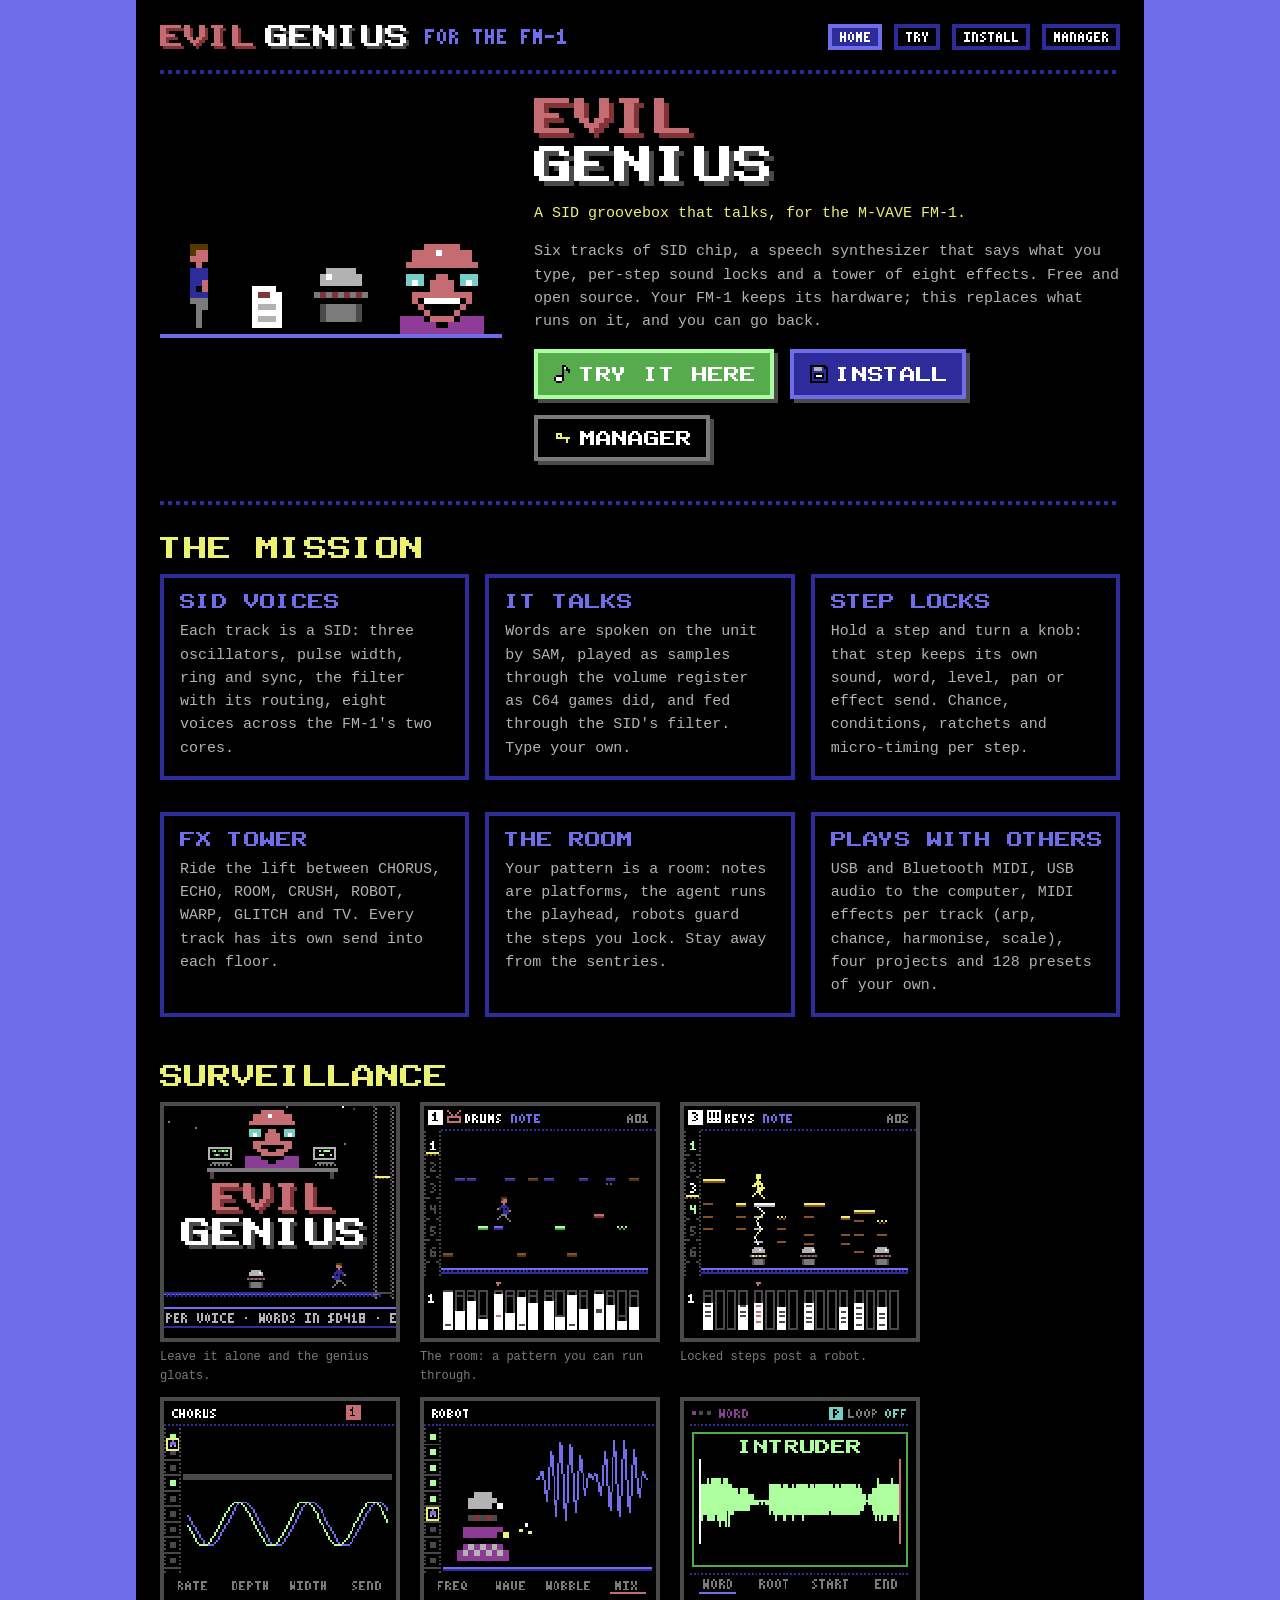
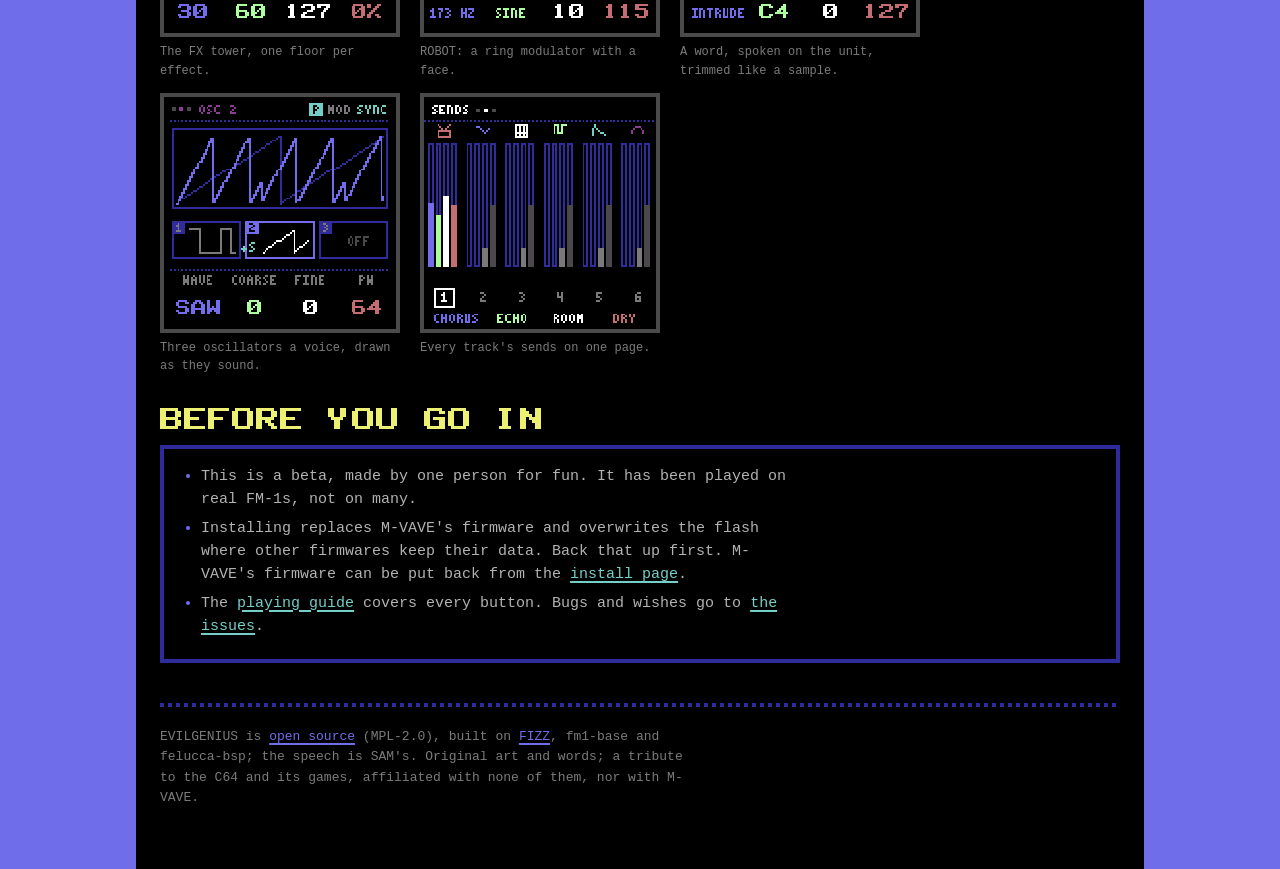
==== site/index.html @ f6591dc7 "Release prep: FIZZ's SEQ / SAVE page buttons and pattern copy / paste; OVERVIEW on black; EvilGenius" ====
<!doctype html>
<!-- SPDX-License-Identifier: MPL-2.0 -->
<html lang="en">
<head>
<meta charset="utf-8">
<meta name="viewport" content="width=device-width, initial-scale=1">
<title>EVILGENIUS: a SID groovebox for the FM-1</title>
<meta name="description" content="EVILGENIUS is a free firmware for the M-VAVE FM-1: a six-track SID groovebox that talks, with per-step sound locks and eight retro effects.">
<link rel="stylesheet" href="./css/eg.css">
<script type="module" src="./js/px.js"></script>
<style>
.hero { display: flex; flex-wrap: wrap; gap: calc(var(--px) * 8); align-items: center; margin: calc(var(--px) * 6) 0; }
.hero .cast { display: flex; align-items: flex-end; gap: calc(var(--px) * 5); border-bottom: var(--px) solid var(--lightblue); padding: 0 calc(var(--px) * 3); }
.hero .say { flex: 1 1 320px; }
.hero h1 px-text { display: block; margin-bottom: calc(var(--px) * 2); }
.tag { color: var(--yellow); margin-top: calc(var(--px) * 4); }
.grid h3 { margin-top: 0; }
</style>
</head>
<body>
<div class="screen">
  <header class="head">
    <a href="./" aria-label="EVILGENIUS, home"><px-text font="big" scale="3" color="lightred" shadow="red">EVIL</px-text> <px-text font="big" scale="3" color="white" shadow="darkgrey">GENIUS</px-text></a>
    <span class="where"><px-text font="small" scale="3" color="lightblue">FOR THE FM-1</px-text></span>
    <nav class="nav" aria-label="Pages">
      <a href="./" aria-current="page"><px-text font="small" scale="2" color="white">HOME</px-text></a>
      <a href="./try/"><px-text font="small" scale="2" color="white">TRY</px-text></a>
      <a href="./install/"><px-text font="small" scale="2" color="white">INSTALL</px-text></a>
      <a href="./manager/"><px-text font="small" scale="2" color="white">MANAGER</px-text></a>
    </nav>
  </header>
  <hr class="rule">

  <main>
    <section class="hero">
      <div class="cast" aria-hidden="true">
        <px-sprite name="AGENT_RUN2" scale="6"></px-sprite>
        <px-sprite name="DOC" scale="6"></px-sprite>
        <px-sprite name="ROBOT1" scale="6"></px-sprite>
        <px-sprite name="GENIUS_TALK" scale="6"></px-sprite>
      </div>
      <div class="say">
        <h1>
          <px-text font="big" scale="5" color="lightred" shadow="red">EVIL</px-text>
          <px-text font="big" scale="5" color="white" shadow="darkgrey">GENIUS</px-text>
        </h1>
        <p class="tag">A SID groovebox that talks, for the M-VAVE FM-1.</p>
        <p>Six tracks of SID chip, a speech synthesizer that says what you type, per-step sound locks and a tower of eight effects. Free and open source. Your FM-1 keeps its hardware; this replaces what runs on it, and you can go back.</p>
        <div class="keys">
          <a class="key go" href="./try/"><px-sprite name="ICON_NOTE" scale="2"></px-sprite><px-text font="big" scale="2" color="white">TRY IT HERE</px-text></a>
          <a class="key" href="./install/"><px-sprite name="ICON_DISK" scale="2"></px-sprite><px-text font="big" scale="2" color="white">INSTALL</px-text></a>
          <a class="key plain" href="./manager/"><px-sprite name="ICON_KEY" scale="2"></px-sprite><px-text font="big" scale="2" color="white">MANAGER</px-text></a>
        </div>
      </div>
    </section>

    <hr class="rule">
    <h2><px-text font="big" scale="3" color="yellow">THE MISSION</px-text></h2>
    <div class="grid">
      <div class="box">
        <h3><px-text font="big" scale="2" color="lightblue">SID VOICES</px-text></h3>
        <p>Each track is a SID: three oscillators, pulse width, ring and sync, the filter with its routing, eight voices across the FM-1's two cores.</p>
      </div>
      <div class="box">
        <h3><px-text font="big" scale="2" color="lightblue">IT TALKS</px-text></h3>
        <p>Words are spoken on the unit by SAM, played as samples through the volume register as C64 games did, and fed through the SID's filter. Type your own.</p>
      </div>
      <div class="box">
        <h3><px-text font="big" scale="2" color="lightblue">STEP LOCKS</px-text></h3>
        <p>Hold a step and turn a knob: that step keeps its own sound, word, level, pan or effect send. Chance, conditions, ratchets and micro-timing per step.</p>
      </div>
      <div class="box">
        <h3><px-text font="big" scale="2" color="lightblue">FX TOWER</px-text></h3>
        <p>Ride the lift between CHORUS, ECHO, ROOM, CRUSH, ROBOT, WARP, GLITCH and TV. Every track has its own send into each floor.</p>
      </div>
      <div class="box">
        <h3><px-text font="big" scale="2" color="lightblue">THE ROOM</px-text></h3>
        <p>Your pattern is a room: notes are platforms, the agent runs the playhead, robots guard the steps you lock. Stay away from the sentries.</p>
      </div>
      <div class="box">
        <h3><px-text font="big" scale="2" color="lightblue">PLAYS WITH OTHERS</px-text></h3>
        <p>USB and Bluetooth MIDI, USB audio to the computer, MIDI effects per track (arp, chance, harmonise, scale), four projects and 128 presets of your own.</p>
      </div>
    </div>

    <h2><px-text font="big" scale="3" color="yellow">SURVEILLANCE</px-text></h2>
    <div class="shots">
      <figure><img class="shot" src="./img/00c-idle-title.png" alt="The title screen: the genius at his desk above EVIL GENIUS, an agent running below" width="240" height="240"><figcaption>Leave it alone and the genius gloats.</figcaption></figure>
      <figure><img class="shot" src="./img/201-room-drums.png" alt="The room view: an agent running over coloured note platforms, with the step row beneath" width="240" height="240"><figcaption>The room: a pattern you can run through.</figcaption></figure>
      <figure><img class="shot" src="./img/205-room-robots.png" alt="The room view with three robots on the floor and the agent on a lift" width="240" height="240"><figcaption>Locked steps post a robot.</figcaption></figure>
      <figure><img class="shot" src="./img/211-tower-ride.png" alt="The effects tower at the CHORUS floor: two sine waves, RATE, DEPTH, WIDTH and SEND" width="240" height="240"><figcaption>The FX tower, one floor per effect.</figcaption></figure>
      <figure><img class="shot" src="./img/216-tower-robot.png" alt="The ROBOT effect: a robot beside a ring-modulated wave, FREQ, WAVE, WOBBLE and MIX" width="240" height="240"><figcaption>ROBOT: a ring modulator with a face.</figcaption></figure>
      <figure><img class="shot" src="./img/243-snd-word.png" alt="The word editor: the waveform of INTRUDER, with WORD, ROOT, START and END" width="240" height="240"><figcaption>A word, spoken on the unit, trimmed like a sample.</figcaption></figure>
      <figure><img class="shot" src="./img/240-snd-osc.png" alt="The sound editor on oscillator 2: a saw wave, WAVE, COARSE, FINE and PW" width="240" height="240"><figcaption>Three oscillators a voice, drawn as they sound.</figcaption></figure>
      <figure><img class="shot" src="./img/231-mix-sends.png" alt="The mixer's sends page: six tracks, each with bars for CHORUS, ECHO, ROOM and DRY" width="240" height="240"><figcaption>Every track's sends on one page.</figcaption></figure>
    </div>

    <h2><px-text font="big" scale="3" color="yellow">BEFORE YOU GO IN</px-text></h2>
    <div class="box">
      <ul>
        <li>This is a beta, made by one person for fun. It has been played on real FM-1s, not on many.</li>
        <li>Installing replaces M-VAVE's firmware and overwrites the flash where other firmwares keep their data. Back that up first. M-VAVE's firmware can be put back from the <a href="./install/">install page</a>.</li>
        <li>The <a href="https://github.com/Quixotic7/evilgenius/blob/main/PLAYING.md">playing guide</a> covers every button. Bugs and wishes go to <a href="https://github.com/Quixotic7/evilgenius/issues">the issues</a>.</li>
      </ul>
    </div>
  </main>

  <footer class="foot">
    <hr class="rule">
    <p>EVILGENIUS is <a href="https://github.com/Quixotic7/evilgenius">open source</a> (MPL-2.0), built on <a href="https://github.com/Quixotic7/FIZZ">FIZZ</a>, fm1-base and felucca-bsp; the speech is SAM's. Original art and words; a tribute to the C64 and its games, affiliated with none of them, nor with M-VAVE.</p>
  </footer>
</div>
</body>
</html>
---- site/css/eg.css ----
/* SPDX-License-Identifier: MPL-2.0
 * EvilGenius's site: the unit's look. The C64's sixteen colours (Colodore, as core/ui/px.h), a black screen in a
 * light blue border, chunky boxes with their corners square, the firmware's own pixel fonts for every heading, label
 * and button (js/px.js: <px-text>), a plain monospace for running text (a manual in a 3 x 5 font is no manual).
 * No web fonts, nothing loaded from another site. One theme: the C64 had no light mode. */
:root {
  --black: #000000; --white: #ffffff; --red: #813338; --cyan: #75cec8; --purple: #8e3c97; --green: #56ac4d;
  --blue: #2e2c9b; --yellow: #edf171; --orange: #8e5029; --brown: #553800; --lightred: #c46c71;
  --darkgrey: #4a4a4a; --grey: #7b7b7b; --lightgreen: #a9ff9f; --lightblue: #706deb; --lightgrey: #b2b2b2;
  --px: 4px;                             /* a "pixel" of the page's chrome: borders, gaps, the dotted rules */
  --mono: ui-monospace, "SF Mono", Menlo, Consolas, "Liberation Mono", monospace;
}
* { box-sizing: border-box; }
html { background: var(--lightblue); }
body {
  margin: 0; min-height: 100vh; background: var(--lightblue); color: var(--lightgrey);
  font: 15px/1.55 var(--mono); -webkit-font-smoothing: none;
}
/* the screen: black, inside the border the C64 drew round it */
.screen {
  max-width: 1040px; margin: 0 auto; min-height: 100vh; background: var(--black);
  border-left: calc(var(--px) * 4) solid var(--lightblue); border-right: calc(var(--px) * 4) solid var(--lightblue);
  padding: calc(var(--px) * 6) calc(var(--px) * 6) calc(var(--px) * 12);
}
@media (max-width: 640px) {
  .screen { border-width: 0 var(--px); padding: calc(var(--px) * 4) 16px calc(var(--px) * 10); }
  body { font-size: 14px; }
}
a { color: var(--cyan); text-decoration-thickness: 2px; text-underline-offset: 3px; }
a:hover { color: var(--white); }
a:focus-visible, button:focus-visible, .key:focus-visible, input:focus-visible, select:focus-visible {
  outline: var(--px) solid var(--yellow); outline-offset: 2px;
}
p { margin: 0 0 1em; max-width: 68ch; }
strong { color: var(--white); font-weight: 700; }
code, kbd { font: inherit; color: var(--lightgreen); }
kbd { border: 2px solid var(--darkgrey); padding: 0 5px; color: var(--white); }
ul { margin: 0 0 1em; padding-left: 1.4em; max-width: 68ch; }
li { margin: 0 0 0.35em; }
li::marker { color: var(--lightblue); }

px-text, px-sprite { display: inline-block; line-height: 0; vertical-align: middle; }
px-text canvas, px-sprite canvas { display: block; }
.px-sr { position: absolute; width: 1px; height: 1px; overflow: hidden; clip-path: inset(50%); white-space: nowrap; }

/* the top line: the name, where you are, the other pages */
.head { display: flex; align-items: center; gap: calc(var(--px) * 4); flex-wrap: wrap; margin-bottom: calc(var(--px) * 3); }
.head .where { margin-right: auto; }
.head > a { text-decoration: none; }
.nav { display: flex; gap: calc(var(--px) * 3); flex-wrap: wrap; }
.nav a { text-decoration: none; padding: var(--px) calc(var(--px) * 2); border: var(--px) solid var(--blue); line-height: 0; }
.nav a:hover, .nav a[aria-current="page"] { border-color: var(--lightblue); background: var(--blue); }

/* a dotted rule, as the firmware's px_dots */
.rule {
  height: var(--px); border: 0; margin: calc(var(--px) * 5) 0;
  background: repeating-linear-gradient(90deg, var(--blue) 0 var(--px), transparent var(--px) calc(var(--px) * 2));
}

h1, h2, h3 { margin: 0; font: inherit; line-height: 0; }
h2 { margin: calc(var(--px) * 8) 0 calc(var(--px) * 4); }
h3 { margin: calc(var(--px) * 5) 0 calc(var(--px) * 3); }

/* a key of the panel: a button */
.key {
  display: inline-flex; align-items: center; gap: calc(var(--px) * 2); cursor: pointer; line-height: 0;
  padding: calc(var(--px) * 3) calc(var(--px) * 4); border: var(--px) solid var(--lightblue); background: var(--blue);
  color: var(--white); text-decoration: none; font: inherit;
  box-shadow: var(--px) var(--px) 0 var(--darkgrey);
}
.key:hover { background: var(--lightblue); }
.key:active { transform: translate(var(--px), var(--px)); box-shadow: none; }
.key.go { border-color: var(--lightgreen); background: var(--green); }
.key.go:hover { background: var(--lightgreen); }
.key.warn { border-color: var(--lightred); background: var(--red); }
.key.warn:hover { background: var(--lightred); }
.key.plain { border-color: var(--grey); background: var(--black); }
.key.plain:hover { background: var(--darkgrey); }
.key[disabled], .key[aria-disabled="true"] { border-color: var(--darkgrey); background: var(--black); cursor: not-allowed; box-shadow: none; opacity: 0.7; }
.keys { display: flex; flex-wrap: wrap; gap: calc(var(--px) * 4); margin: calc(var(--px) * 4) 0; }

/* a box, its corners square; .lit: the one that matters now */
.box { border: var(--px) solid var(--blue); padding: calc(var(--px) * 4); margin: 0 0 calc(var(--px) * 4); }
.box.lit { border-color: var(--lightblue); }
.box.good { border-color: var(--green); }
.box.bad { border-color: var(--lightred); }
.box > :last-child { margin-bottom: 0; }
.grid { display: grid; gap: calc(var(--px) * 4); grid-template-columns: repeat(auto-fit, minmax(240px, 1fr)); }

/* a shot of the unit's screen: 240 x 240, its pixels kept */
.shot { image-rendering: pixelated; width: 240px; height: 240px; border: var(--px) solid var(--darkgrey); display: block; background: var(--black); }
.shots { display: flex; flex-wrap: wrap; gap: calc(var(--px) * 3); margin: calc(var(--px) * 4) 0; }
figure { margin: 0; }
figcaption { font-size: 12px; color: var(--grey); margin-top: 6px; max-width: 248px; }

/* a line of status: what the page is doing; .ok / .err / .busy colour it */
.status { min-height: 1.6em; color: var(--lightgrey); }
.status.ok { color: var(--lightgreen); }
.status.err { color: var(--lightred); }
.status.busy { color: var(--yellow); }
.status.busy::after { content: "\2588"; animation: blink 1s steps(2) infinite; margin-left: 4px; }
@keyframes blink { 50% { opacity: 0; } }
@media (prefers-reduced-motion: reduce) { .status.busy::after { animation: none; } }

/* a progress bar: the search bar of the cabinet */
.bar { height: calc(var(--px) * 3); border: var(--px) solid var(--lightgrey); background: var(--black); max-width: 420px; }
.bar > i { display: block; height: 100%; width: 0; background: var(--lightgreen); }

table { border-collapse: collapse; width: 100%; margin: 0 0 1em; }
th, td { text-align: left; padding: 6px 10px; border-bottom: 2px solid var(--blue); vertical-align: top; }
th { color: var(--white); font-weight: 700; }
tr:hover td { background: #0c0b2a; }

input[type="text"], input[type="file"], select {
  font: inherit; color: var(--white); background: var(--black); border: var(--px) solid var(--blue); padding: 6px 8px;
}
label { color: var(--lightgrey); }
.foot { margin-top: calc(var(--px) * 10); font-size: 13px; color: var(--grey); }
.foot a { color: var(--lightblue); }
.dim { color: var(--grey); }
.hide { display: none !important; }
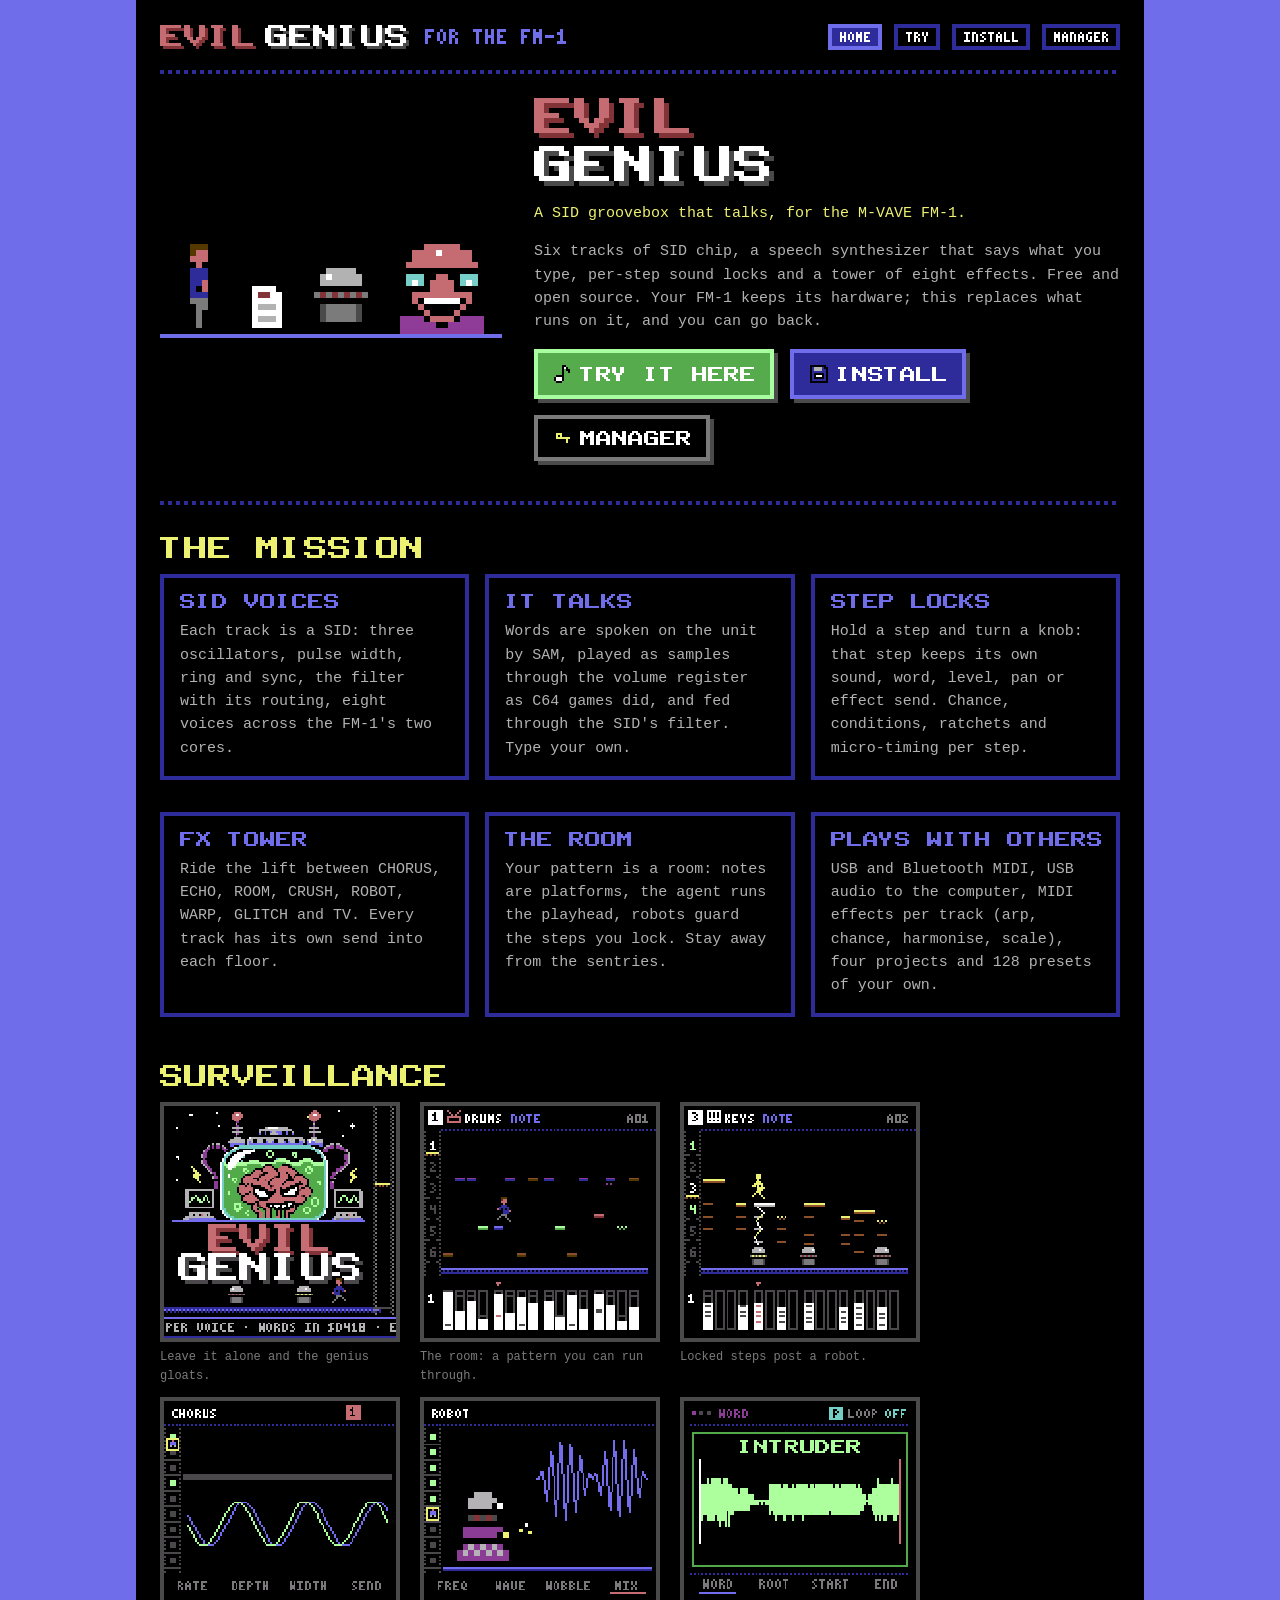
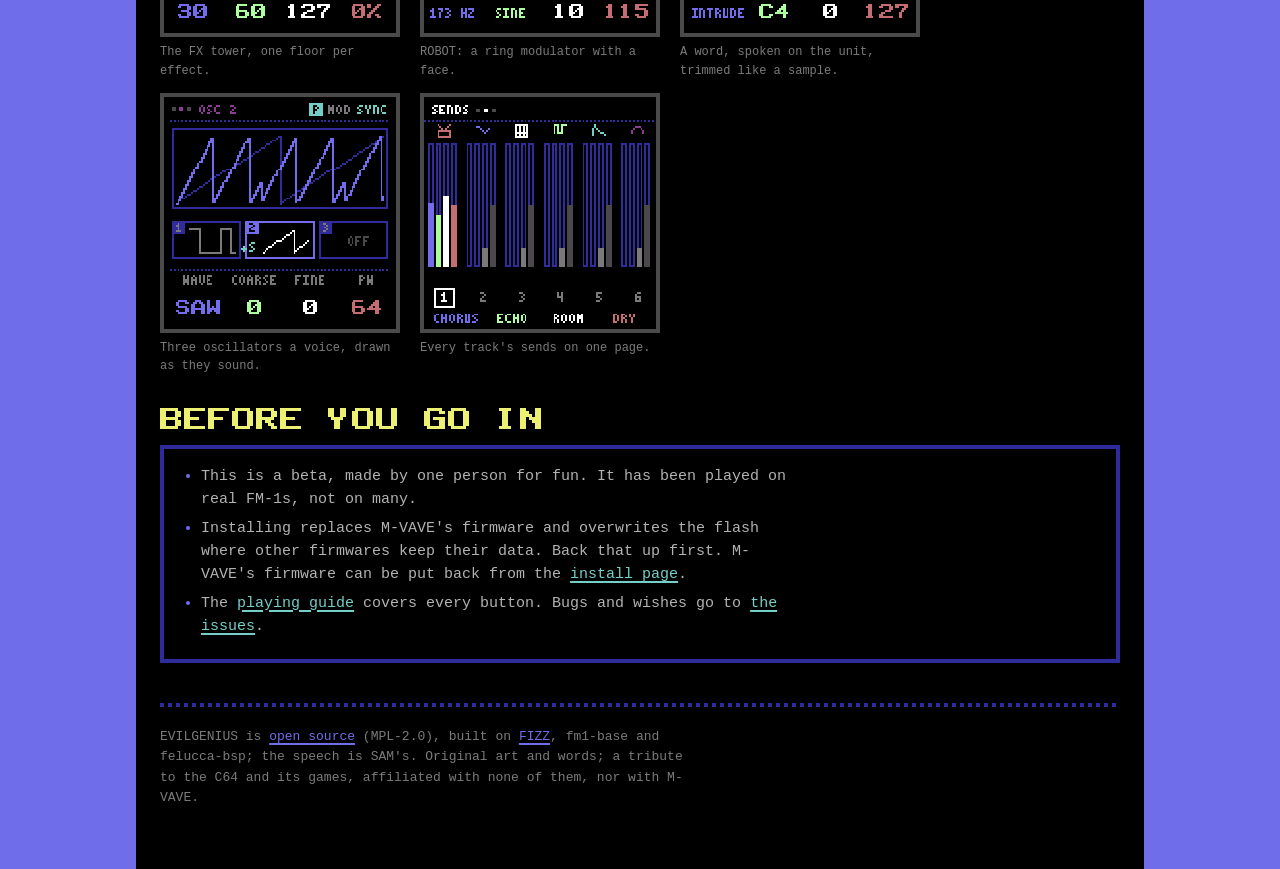
==== commit a469370b: "The Evil Genius mascot, a new demo song, notes on time, the promo - Notes start on time: the emulate" ====
--- a/site/index.html
+++ b/site/index.html
@@ -85,7 +85,7 @@
 
     <h2><px-text font="big" scale="3" color="yellow">SURVEILLANCE</px-text></h2>
     <div class="shots">
-      <figure><img class="shot" src="./img/00c-idle-title.png" alt="The title screen: the genius at his desk above EVIL GENIUS, an agent running below" width="240" height="240"><figcaption>Leave it alone and the genius gloats.</figcaption></figure>
+      <figure><img class="shot" src="./img/00c-idle-title.png" alt="The title screen: the Evil Genius, a brain in a jar on its computer, laughing over EVIL GENIUS, an agent running below" width="240" height="240"><figcaption>Leave it alone and the genius gloats.</figcaption></figure>
       <figure><img class="shot" src="./img/201-room-drums.png" alt="The room view: an agent running over coloured note platforms, with the step row beneath" width="240" height="240"><figcaption>The room: a pattern you can run through.</figcaption></figure>
       <figure><img class="shot" src="./img/205-room-robots.png" alt="The room view with three robots on the floor and the agent on a lift" width="240" height="240"><figcaption>Locked steps post a robot.</figcaption></figure>
       <figure><img class="shot" src="./img/211-tower-ride.png" alt="The effects tower at the CHORUS floor: two sine waves, RATE, DEPTH, WIDTH and SEND" width="240" height="240"><figcaption>The FX tower, one floor per effect.</figcaption></figure>
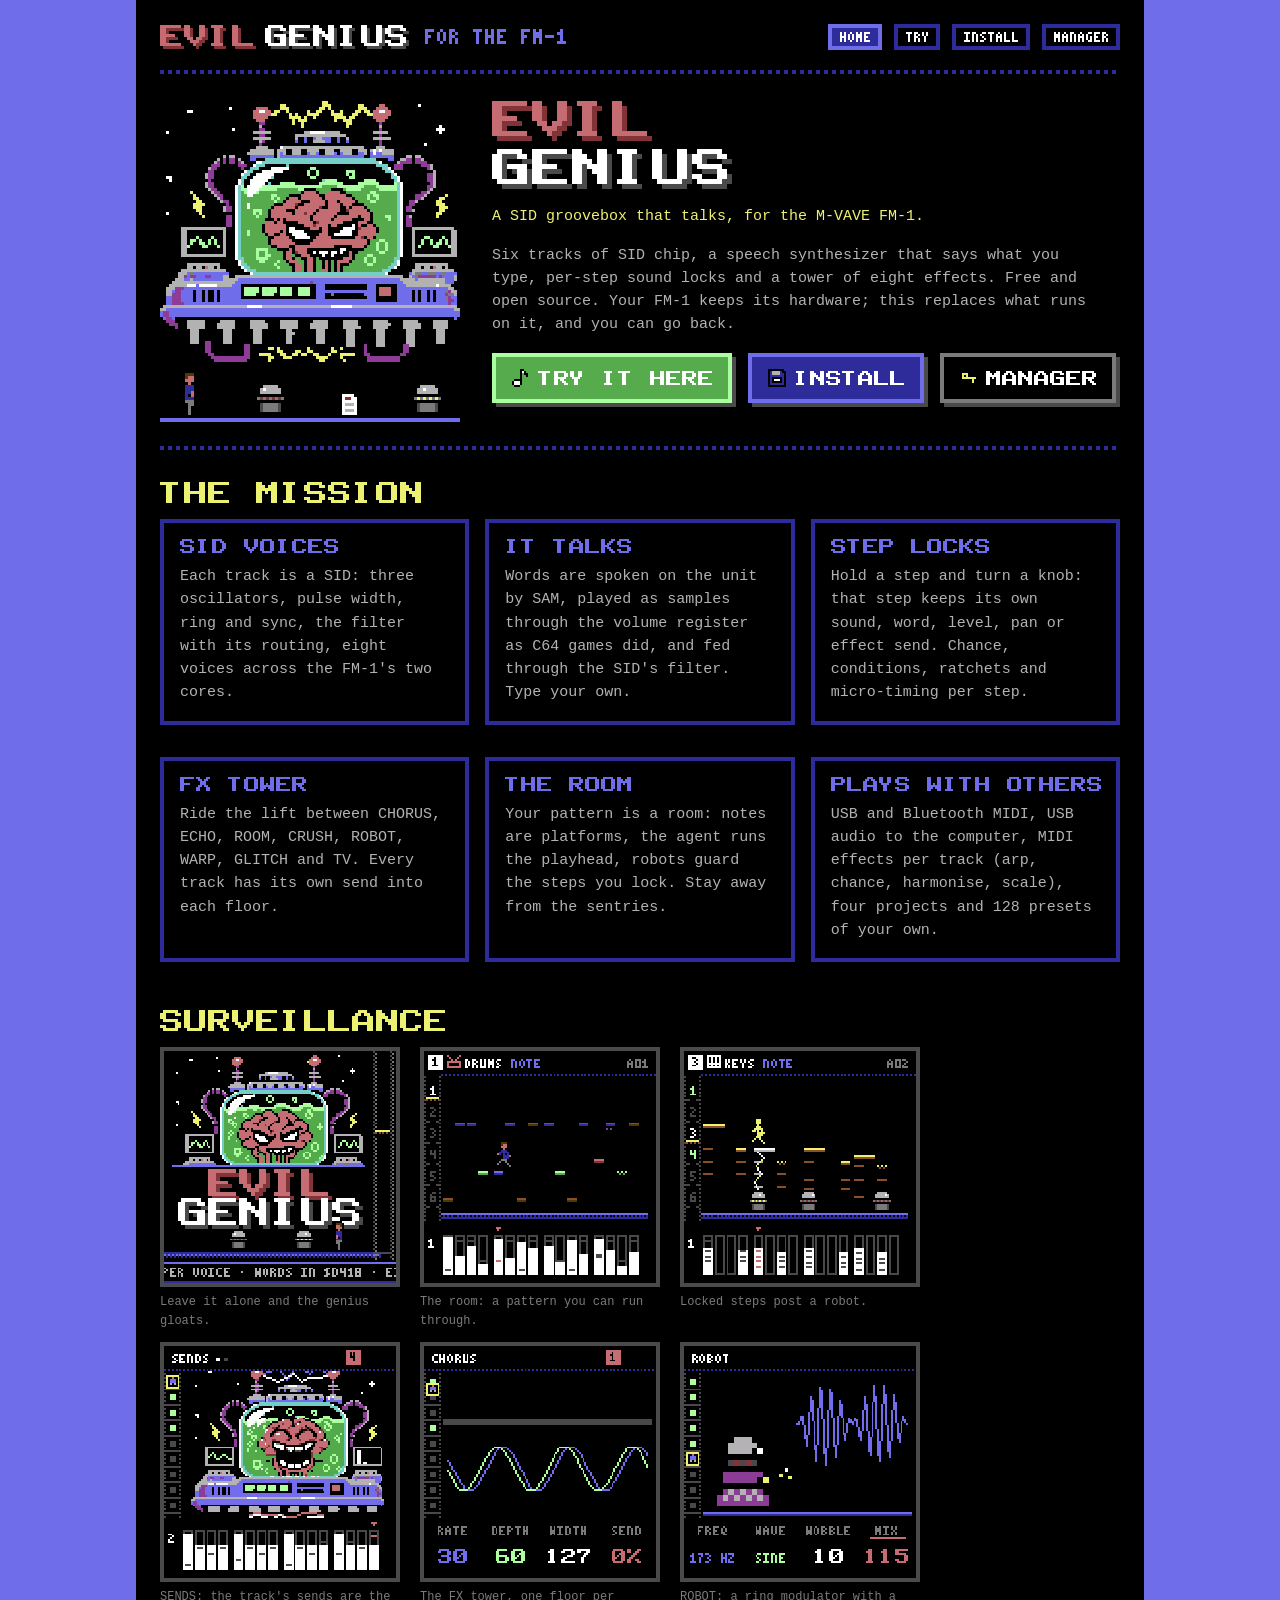
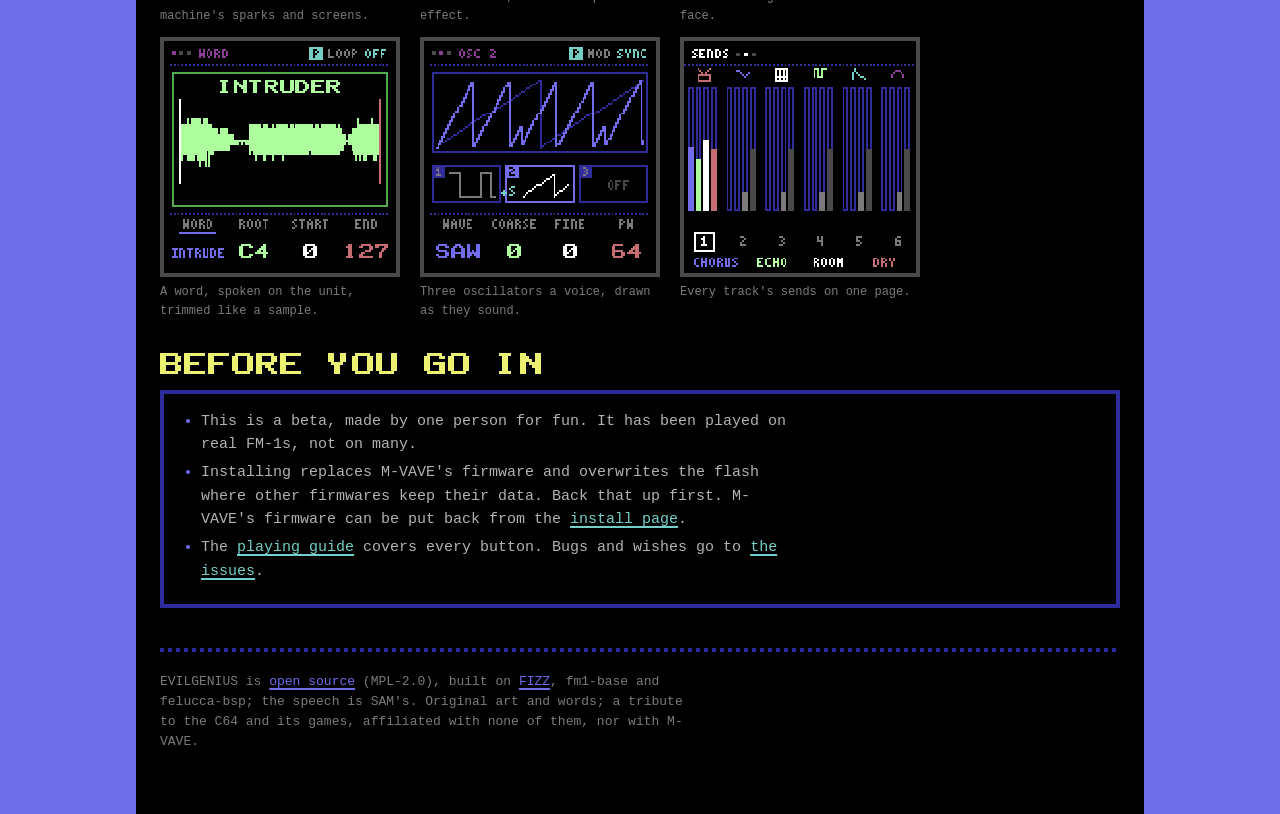
==== commit 0390108a: "The start screen at 29 fps on the unit, the laugh without its box, bubbles, MULT to 1/128 - The unit" ====
--- a/site/index.html
+++ b/site/index.html
@@ -10,7 +10,13 @@
 <script type="module" src="./js/px.js"></script>
 <style>
 .hero { display: flex; flex-wrap: wrap; gap: calc(var(--px) * 8); align-items: center; margin: calc(var(--px) * 6) 0; }
-.hero .cast { display: flex; align-items: flex-end; gap: calc(var(--px) * 5); border-bottom: var(--px) solid var(--lightblue); padding: 0 calc(var(--px) * 3); }
+.hero .cast { display: flex; flex-direction: column; align-items: center; max-width: 100%; overflow: hidden; }
+/* the Evil Genius's machine (the firmware's GENIUS_BIG, 100 x 88 at 3x), its laugh (GENIUS_HA, at 33, 28 in it) coming and going */
+.hero .machine { position: relative; line-height: 0; }
+.hero .machine .ha { position: absolute; left: 99px; top: 84px; visibility: hidden; animation: ha 5s steps(1) infinite; }
+@keyframes ha { 0% { visibility: hidden; } 56% { visibility: visible; transform: translateY(0); } 62% { transform: translateY(-3px); } 68% { transform: translateY(0); } 74% { transform: translateY(-3px); } 80% { transform: translateY(0); } 86% { transform: translateY(-3px); } 92% { transform: translateY(0); visibility: visible; } 100% { visibility: hidden; } }
+@media (prefers-reduced-motion: reduce) { .hero .machine .ha { animation: none; } }
+.hero .floor { display: flex; align-items: flex-end; justify-content: space-between; gap: calc(var(--px) * 6); width: 300px; max-width: 100%; box-sizing: border-box; border-bottom: var(--px) solid var(--lightblue); padding: calc(var(--px) * 2) calc(var(--px) * 4) 0; line-height: 0; }
 .hero .say { flex: 1 1 320px; }
 .hero h1 px-text { display: block; margin-bottom: calc(var(--px) * 2); }
 .tag { color: var(--yellow); margin-top: calc(var(--px) * 4); }
@@ -34,10 +40,16 @@
   <main>
     <section class="hero">
       <div class="cast" aria-hidden="true">
-        <px-sprite name="AGENT_RUN2" scale="6"></px-sprite>
-        <px-sprite name="DOC" scale="6"></px-sprite>
-        <px-sprite name="ROBOT1" scale="6"></px-sprite>
-        <px-sprite name="GENIUS_TALK" scale="6"></px-sprite>
+        <div class="machine">
+          <px-sprite name="GENIUS_BIG" scale="3"></px-sprite>
+          <px-sprite class="ha" name="GENIUS_HA" scale="3"></px-sprite>
+        </div>
+        <div class="floor">
+          <px-sprite name="AGENT_RUN2" scale="3"></px-sprite>
+          <px-sprite name="ROBOT1" scale="3"></px-sprite>
+          <px-sprite name="DOC" scale="3"></px-sprite>
+          <px-sprite name="ROBOT2" scale="3" flip></px-sprite>
+        </div>
       </div>
       <div class="say">
         <h1>
@@ -88,6 +100,7 @@
       <figure><img class="shot" src="./img/00c-idle-title.png" alt="The title screen: the Evil Genius, a brain in a jar on its computer, laughing over EVIL GENIUS, an agent running below" width="240" height="240"><figcaption>Leave it alone and the genius gloats.</figcaption></figure>
       <figure><img class="shot" src="./img/201-room-drums.png" alt="The room view: an agent running over coloured note platforms, with the step row beneath" width="240" height="240"><figcaption>The room: a pattern you can run through.</figcaption></figure>
       <figure><img class="shot" src="./img/205-room-robots.png" alt="The room view with three robots on the floor and the agent on a lift" width="240" height="240"><figcaption>Locked steps post a robot.</figcaption></figure>
+      <figure><img class="shot" src="./img/210-tower-sends.png" alt="The effects' SENDS page: the Evil Genius's machine, a spark between its pylons, a wave on its left monitor, bars on its right" width="240" height="240"><figcaption>SENDS: the track's sends are the machine's sparks and screens.</figcaption></figure>
       <figure><img class="shot" src="./img/211-tower-ride.png" alt="The effects tower at the CHORUS floor: two sine waves, RATE, DEPTH, WIDTH and SEND" width="240" height="240"><figcaption>The FX tower, one floor per effect.</figcaption></figure>
       <figure><img class="shot" src="./img/216-tower-robot.png" alt="The ROBOT effect: a robot beside a ring-modulated wave, FREQ, WAVE, WOBBLE and MIX" width="240" height="240"><figcaption>ROBOT: a ring modulator with a face.</figcaption></figure>
       <figure><img class="shot" src="./img/243-snd-word.png" alt="The word editor: the waveform of INTRUDER, with WORD, ROOT, START and END" width="240" height="240"><figcaption>A word, spoken on the unit, trimmed like a sample.</figcaption></figure>
